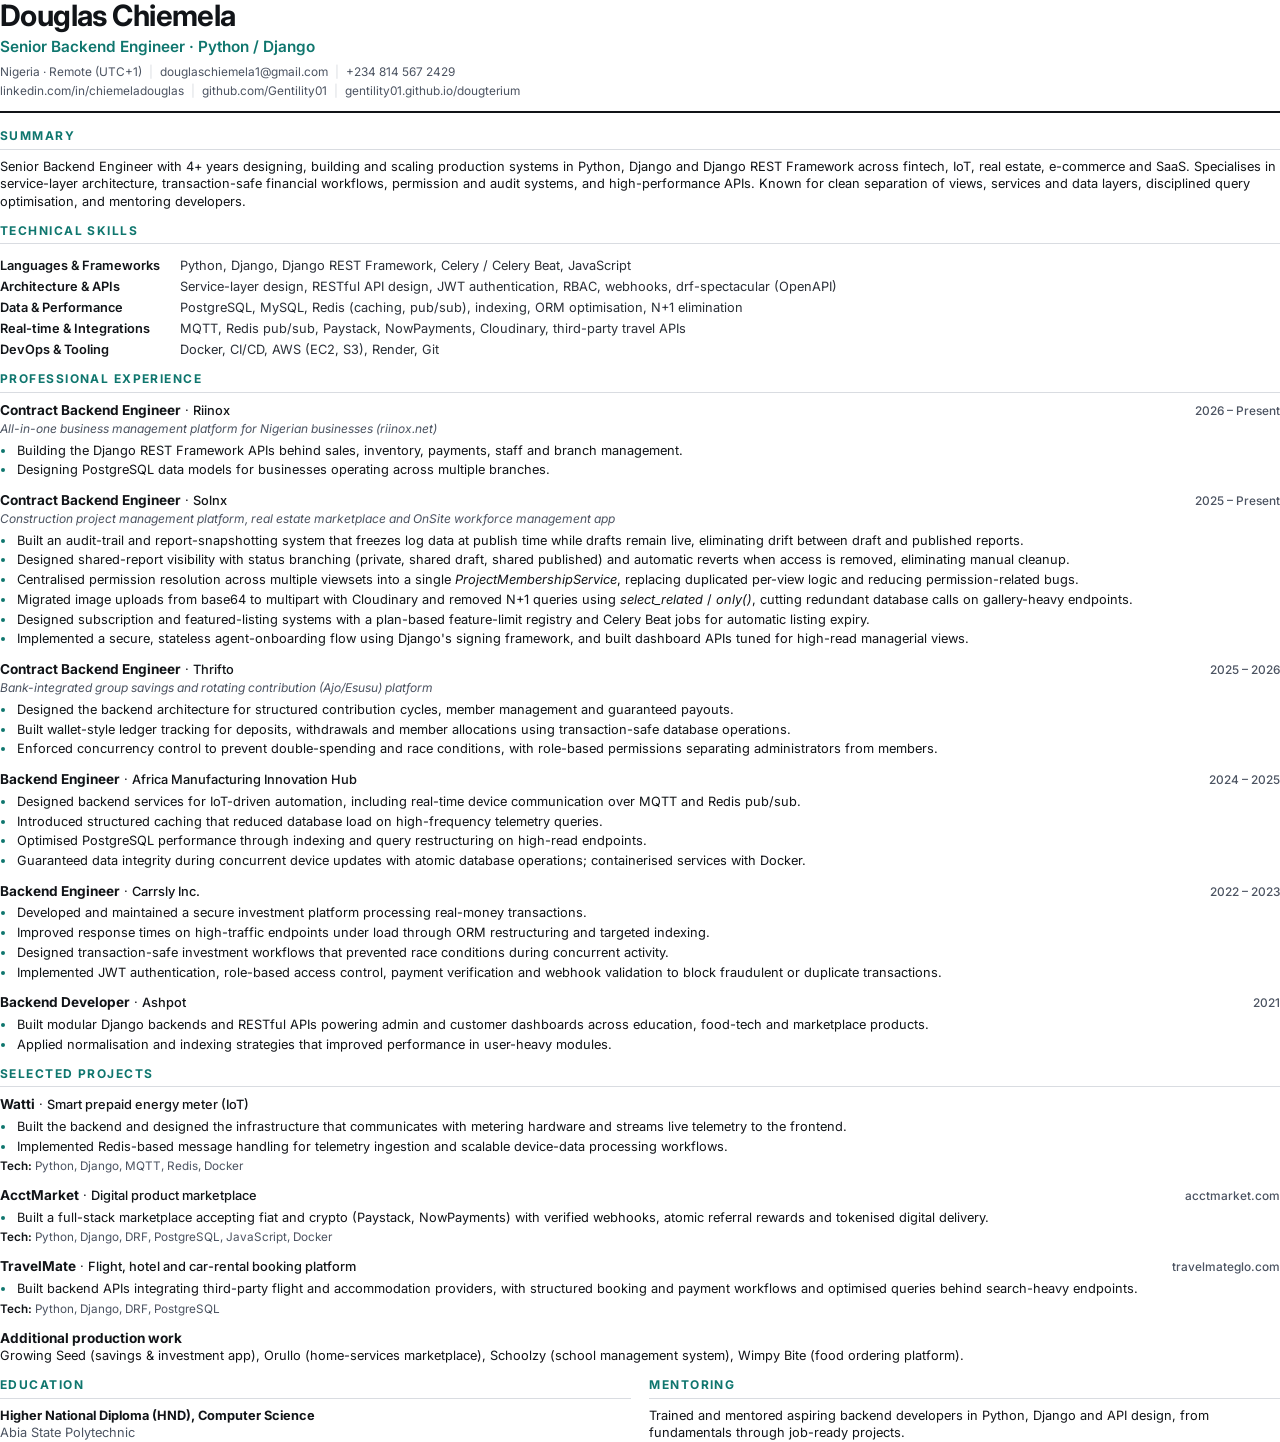
==== cv/source/resume.html @ 0fc9edc3 "Redesign portfolio and rewrite resume - Replace the Bootstrap/jQuery template with a hand-written HT" ====
<!DOCTYPE html>
<html lang="en">
<head>
<meta charset="utf-8">
<title>Douglas Chiemela – Senior Backend Engineer – Resume</title>
<meta name="author" content="Douglas Chiemela">
<link rel="preconnect" href="https://fonts.googleapis.com">
<link rel="preconnect" href="https://fonts.gstatic.com" crossorigin>
<link href="https://fonts.googleapis.com/css2?family=Inter:wght@400;500;600;700&display=swap" rel="stylesheet">
<style>
  /* Source for cv/Douglas-Chiemela-CV.pdf. Regenerate with Edge/Chrome "Print to PDF"
     (A4, margins: none, background graphics: on), or the headless command in cv/source/README.md */
  @page { size: A4; margin: 13mm 16mm 12mm; }
  :root { --ink: #111418; --muted: #4b5361; --rule: #d9dce1; --accent: #0f766e; }
  * { box-sizing: border-box; }
  html, body { margin: 0; padding: 0; }
  body {
    font-family: "Inter", "Segoe UI", Arial, sans-serif;
    color: var(--ink);
    font-size: 9.6pt;
    line-height: 1.38;
    -webkit-print-color-adjust: exact;
    print-color-adjust: exact;
  }
  .page { padding: 0; }
  a { color: inherit; text-decoration: none; }

  header { border-bottom: 2px solid var(--ink); padding-bottom: 9pt; margin-bottom: 11pt; }
  h1 { font-size: 22pt; line-height: 1.1; margin: 0; letter-spacing: -0.02em; font-weight: 700; }
  .title { margin-top: 3pt; font-size: 11.5pt; font-weight: 600; color: var(--accent); }
  .contact { margin-top: 5pt; display: flex; flex-wrap: wrap; gap: 2pt 0; color: var(--muted); font-size: 8.9pt; }
  .contact + .contact { margin-top: 2pt; }
  .contact span:not(:last-child)::after { content: " | "; white-space: pre; margin: 0 3pt; color: var(--rule); }

  section { margin-top: 9pt; }
  h2 {
    font-size: 9pt;
    font-weight: 700;
    letter-spacing: 0.12em;
    text-transform: uppercase;
    color: var(--accent);
    margin: 0 0 6pt;
    padding-bottom: 3pt;
    border-bottom: 1px solid var(--rule);
  }
  p { margin: 0; }

  .skills { display: grid; grid-template-columns: 44mm 1fr; gap: 2.5pt 10pt; }
  .skills dt { font-weight: 600; }
  .skills dd { margin: 0; color: #2a2f37; }

  .job { margin-bottom: 9pt; break-inside: avoid; }
  .job:last-child { margin-bottom: 0; }
  .job-head { display: flex; justify-content: space-between; align-items: baseline; gap: 12pt; }
  .role { font-weight: 700; font-size: 10.2pt; }
  .org { font-weight: 500; color: var(--ink); }
  .dates { color: var(--muted); font-size: 8.9pt; white-space: nowrap; font-weight: 500; }
  .context { color: var(--muted); font-style: italic; margin-top: 1pt; font-size: 9pt; }

  ul { margin: 3pt 0 0; padding-left: 12pt; }
  li { margin: 1.6pt 0; padding-left: 1pt; }
  li::marker { color: var(--accent); }

  .tech { margin-top: 2pt; color: var(--muted); font-size: 8.8pt; }
  .tech b { color: var(--ink); font-weight: 600; }

  .two-col { display: grid; grid-template-columns: 1fr 1fr; gap: 0 14pt; }
  .page-break { break-before: page; }
</style>
</head>
<body>
<div class="page">

  <header>
    <h1>Douglas Chiemela</h1>
    <div class="title">Senior Backend Engineer · Python / Django</div>
    <div class="contact">
      <span>Nigeria · Remote (UTC+1)</span>
      <span><a href="mailto:douglaschiemela1@gmail.com">douglaschiemela1@gmail.com</a></span>
      <span>+234 814 567 2429</span>
    </div>
    <div class="contact">
      <span><a href="https://www.linkedin.com/in/chiemeladouglas">linkedin.com/in/chiemeladouglas</a></span>
      <span><a href="https://github.com/Gentility01">github.com/Gentility01</a></span>
      <span><a href="https://gentility01.github.io/dougterium/">gentility01.github.io/dougterium</a></span>
    </div>
  </header>

  <section>
    <h2>Summary</h2>
    <p>
      Senior Backend Engineer with 4+ years designing, building and scaling production systems in Python, Django and
      Django REST Framework across fintech, IoT, real estate, e-commerce and SaaS. Specialises in service-layer architecture,
      transaction-safe financial workflows, permission and audit systems, and high-performance APIs. Known for clean
      separation of views, services and data layers, disciplined query optimisation, and mentoring developers.
    </p>
  </section>

  <section>
    <h2>Technical Skills</h2>
    <dl class="skills">
      <dt>Languages &amp; Frameworks</dt><dd>Python, Django, Django REST Framework, Celery / Celery Beat, JavaScript</dd>
      <dt>Architecture &amp; APIs</dt><dd>Service-layer design, RESTful API design, JWT authentication, RBAC, webhooks, drf-spectacular (OpenAPI)</dd>
      <dt>Data &amp; Performance</dt><dd>PostgreSQL, MySQL, Redis (caching, pub/sub), indexing, ORM optimisation, N+1 elimination</dd>
      <dt>Real-time &amp; Integrations</dt><dd>MQTT, Redis pub/sub, Paystack, NowPayments, Cloudinary, third-party travel APIs</dd>
      <dt>DevOps &amp; Tooling</dt><dd>Docker, CI/CD, AWS (EC2, S3), Render, Git</dd>
    </dl>
  </section>

  <section>
    <h2>Professional Experience</h2>

    <div class="job">
      <div class="job-head">
        <div><span class="role">Contract Backend Engineer</span> · <span class="org">Riinox</span></div>
        <div class="dates">2026 – Present</div>
      </div>
      <p class="context">All-in-one business management platform for Nigerian businesses (<a href="https://riinox.net/home">riinox.net</a>)</p>
      <ul>
        <li>Building the Django REST Framework APIs behind sales, inventory, payments, staff and branch management.</li>
        <li>Designing PostgreSQL data models for businesses operating across multiple branches.</li>
      </ul>
    </div>

    <div class="job">
      <div class="job-head">
        <div><span class="role">Contract Backend Engineer</span> · <span class="org">Solnx</span></div>
        <div class="dates">2025 – Present</div>
      </div>
      <p class="context">Construction project management platform, real estate marketplace and OnSite workforce management app</p>
      <ul>
        <li>Built an audit-trail and report-snapshotting system that freezes log data at publish time while drafts remain live, eliminating drift between draft and published reports.</li>
        <li>Designed shared-report visibility with status branching (private, shared draft, shared published) and automatic reverts when access is removed, eliminating manual cleanup.</li>
        <li>Centralised permission resolution across multiple viewsets into a single <i>ProjectMembershipService</i>, replacing duplicated per-view logic and reducing permission-related bugs.</li>
        <li>Migrated image uploads from base64 to multipart with Cloudinary and removed N+1 queries using <i>select_related</i> / <i>only()</i>, cutting redundant database calls on gallery-heavy endpoints.</li>
        <li>Designed subscription and featured-listing systems with a plan-based feature-limit registry and Celery Beat jobs for automatic listing expiry.</li>
        <li>Implemented a secure, stateless agent-onboarding flow using Django's signing framework, and built dashboard APIs tuned for high-read managerial views.</li>
      </ul>
    </div>

    <div class="job">
      <div class="job-head">
        <div><span class="role">Contract Backend Engineer</span> · <span class="org">Thrifto</span></div>
        <div class="dates">2025 – 2026</div>
      </div>
      <p class="context">Bank-integrated group savings and rotating contribution (Ajo/Esusu) platform</p>
      <ul>
        <li>Designed the backend architecture for structured contribution cycles, member management and guaranteed payouts.</li>
        <li>Built wallet-style ledger tracking for deposits, withdrawals and member allocations using transaction-safe database operations.</li>
        <li>Enforced concurrency control to prevent double-spending and race conditions, with role-based permissions separating administrators from members.</li>
      </ul>
    </div>

    <div class="job">
      <div class="job-head">
        <div><span class="role">Backend Engineer</span> · <span class="org">Africa Manufacturing Innovation Hub</span></div>
        <div class="dates">2024 – 2025</div>
      </div>
      <ul>
        <li>Designed backend services for IoT-driven automation, including real-time device communication over MQTT and Redis pub/sub.</li>
        <li>Introduced structured caching that reduced database load on high-frequency telemetry queries.</li>
        <li>Optimised PostgreSQL performance through indexing and query restructuring on high-read endpoints.</li>
        <li>Guaranteed data integrity during concurrent device updates with atomic database operations; containerised services with Docker.</li>
      </ul>
    </div>

    <div class="job">
      <div class="job-head">
        <div><span class="role">Backend Engineer</span> · <span class="org">Carrsly Inc.</span></div>
        <div class="dates">2022 – 2023</div>
      </div>
      <ul>
        <li>Developed and maintained a secure investment platform processing real-money transactions.</li>
        <li>Improved response times on high-traffic endpoints under load through ORM restructuring and targeted indexing.</li>
        <li>Designed transaction-safe investment workflows that prevented race conditions during concurrent activity.</li>
        <li>Implemented JWT authentication, role-based access control, payment verification and webhook validation to block fraudulent or duplicate transactions.</li>
      </ul>
    </div>

    <div class="job">
      <div class="job-head">
        <div><span class="role">Backend Developer</span> · <span class="org">Ashpot</span></div>
        <div class="dates">2021</div>
      </div>
      <ul>
        <li>Built modular Django backends and RESTful APIs powering admin and customer dashboards across education, food-tech and marketplace products.</li>
        <li>Applied normalisation and indexing strategies that improved performance in user-heavy modules.</li>
      </ul>
    </div>
  </section>

  <section>
    <h2>Selected Projects</h2>

    <div class="job">
      <div class="job-head">
        <div><span class="role">Watti</span> · <span class="org">Smart prepaid energy meter (IoT)</span></div>
      </div>
      <ul>
        <li>Built the backend and designed the infrastructure that communicates with metering hardware and streams live telemetry to the frontend.</li>
        <li>Implemented Redis-based message handling for telemetry ingestion and scalable device-data processing workflows.</li>
      </ul>
      <p class="tech"><b>Tech:</b> Python, Django, MQTT, Redis, Docker</p>
    </div>

    <div class="job">
      <div class="job-head">
        <div><span class="role">AcctMarket</span> · <span class="org">Digital product marketplace</span></div>
        <div class="dates"><a href="https://www.acctmarket.com/">acctmarket.com</a></div>
      </div>
      <ul>
        <li>Built a full-stack marketplace accepting fiat and crypto (Paystack, NowPayments) with verified webhooks, atomic referral rewards and tokenised digital delivery.</li>
      </ul>
      <p class="tech"><b>Tech:</b> Python, Django, DRF, PostgreSQL, JavaScript, Docker</p>
    </div>

    <div class="job">
      <div class="job-head">
        <div><span class="role">TravelMate</span> · <span class="org">Flight, hotel and car-rental booking platform</span></div>
        <div class="dates"><a href="https://travelmateglo.com/">travelmateglo.com</a></div>
      </div>
      <ul>
        <li>Built backend APIs integrating third-party flight and accommodation providers, with structured booking and payment workflows and optimised queries behind search-heavy endpoints.</li>
      </ul>
      <p class="tech"><b>Tech:</b> Python, Django, DRF, PostgreSQL</p>
    </div>

    <div class="job">
      <div class="job-head">
        <div><span class="role">Additional production work</span></div>
      </div>
      <p>
        Growing Seed (savings &amp; investment app), Orullo (home-services marketplace), Schoolzy (school management system),
        Wimpy Bite (food ordering platform).
      </p>
    </div>
  </section>

  <div class="two-col">
    <section>
      <h2>Education</h2>
      <p><b>Higher National Diploma (HND), Computer Science</b></p>
      <p style="color:var(--muted)">Abia State Polytechnic</p>
    </section>
    <section>
      <h2>Mentoring</h2>
      <p>Trained and mentored aspiring backend developers in Python, Django and API design, from fundamentals through job-ready projects.</p>
    </section>
  </div>

</div>
</body>
</html>
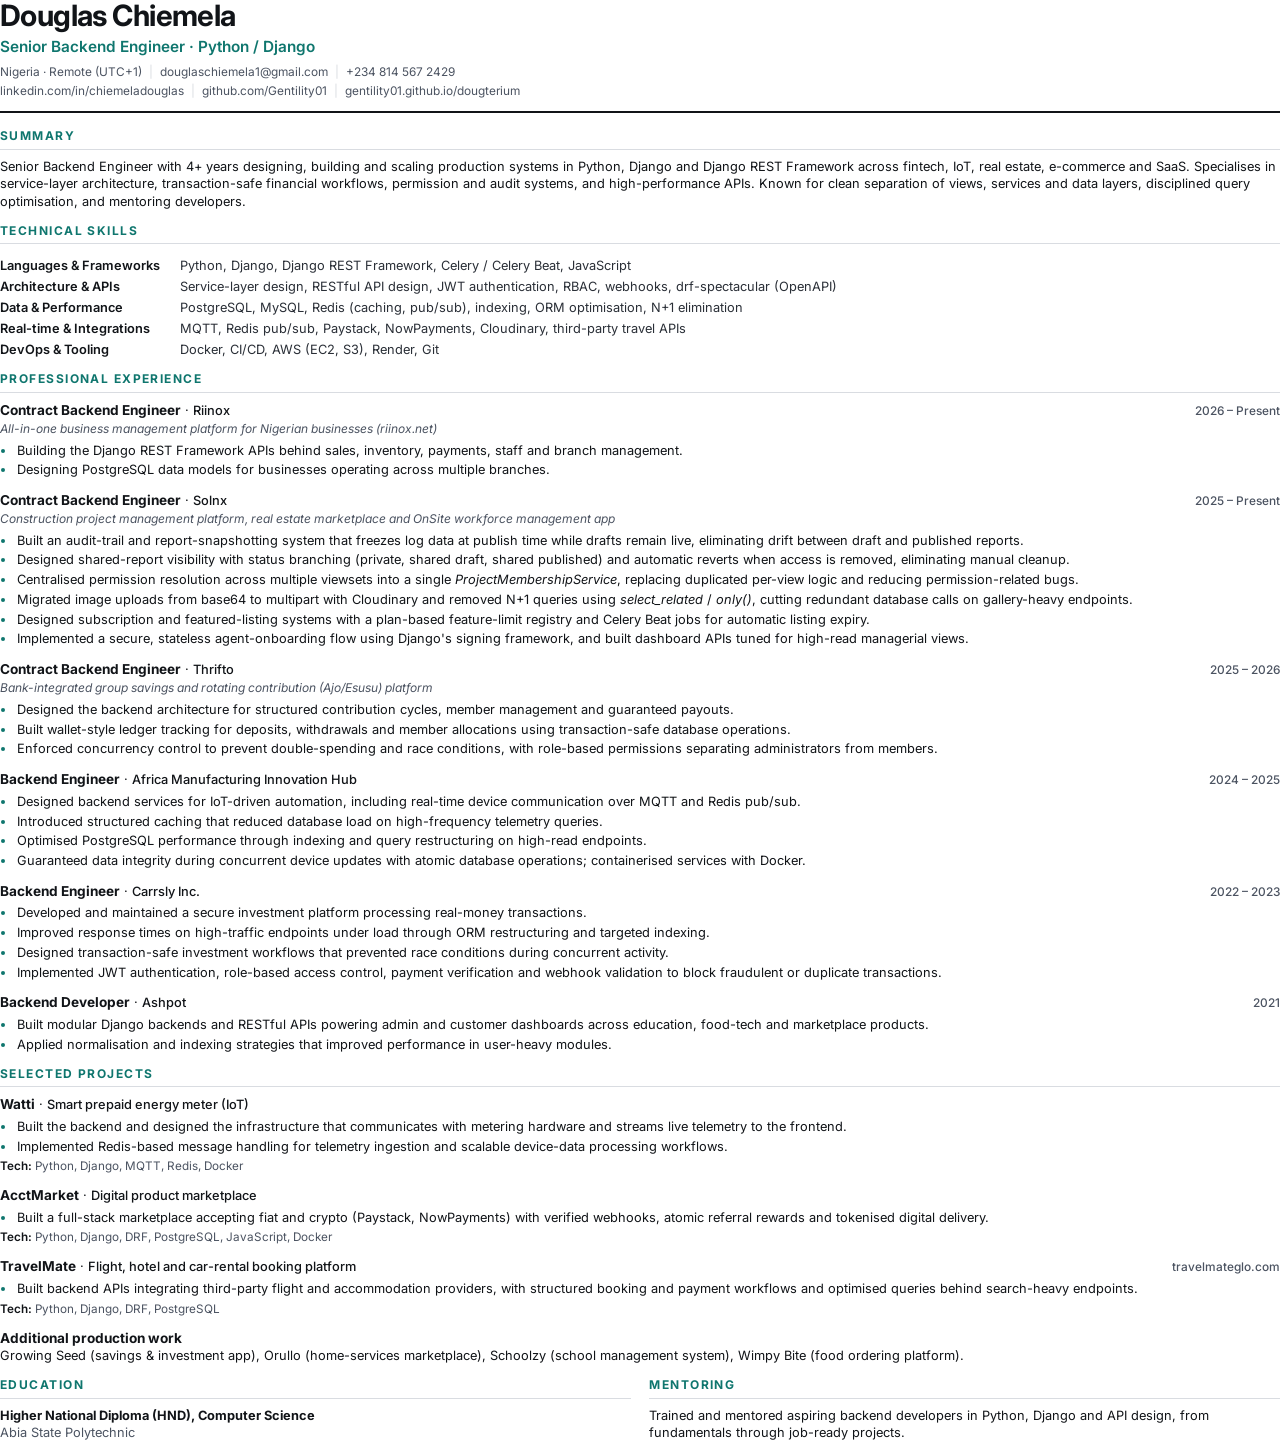
==== commit 7d365c7a: "Polish portfolio: back-to-top, dead links, copy fixes - Add a subtle floating back-to-top button and" ====
--- a/cv/source/resume.html
+++ b/cv/source/resume.html
@@ -206,7 +206,6 @@
     <div class="job">
       <div class="job-head">
         <div><span class="role">AcctMarket</span> · <span class="org">Digital product marketplace</span></div>
-        <div class="dates"><a href="https://www.acctmarket.com/">acctmarket.com</a></div>
       </div>
       <ul>
         <li>Built a full-stack marketplace accepting fiat and crypto (Paystack, NowPayments) with verified webhooks, atomic referral rewards and tokenised digital delivery.</li>
